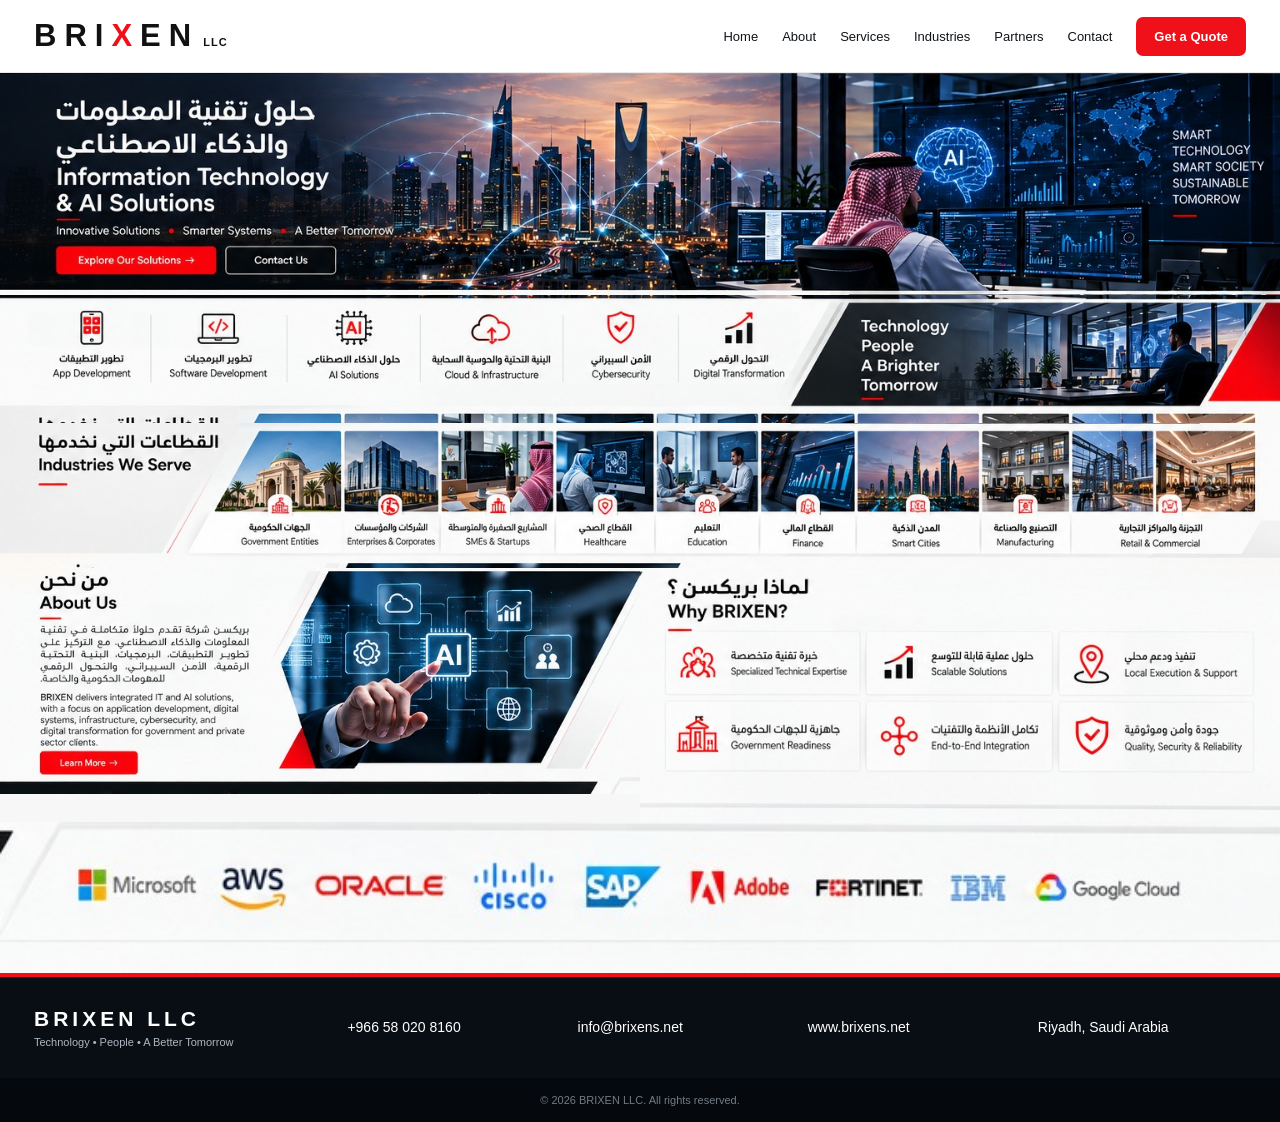
==== index.html @ 37f1fe07 "Add files via upload" ====
<!doctype html>
<html lang="en">
<head>
<meta charset="utf-8">
<meta name="viewport" content="width=device-width,initial-scale=1">
<title>BRIXEN | Information Technology & AI Solutions</title>
<meta name="description" content="BRIXEN provides integrated information technology, software, AI, cloud, cybersecurity and digital transformation solutions in Saudi Arabia.">
<link rel="canonical" href="https://www.brixens.net/">
<link rel="stylesheet" href="styles.css">
</head>
<body>
<header class="site-header">
  <div class="wrap nav">
    <a class="brand" href="#home"><span class="brand-text">BRI<span>X</span>EN<small> LLC</small></span></a>
    <button class="menu-btn" aria-label="Menu">☰</button>
    <nav class="nav-links">
      <a href="#home">Home</a>
      <a href="#about">About</a>
      <a href="#services">Services</a>
      <a href="#industries">Industries</a>
      <a href="#partners">Partners</a>
      <a href="#contact">Contact</a>
      <a class="quote" href="mailto:info@brixens.net">Get a Quote</a>
    </nav>
  </div>
</header>

<main id="home">
  <section class="visual hero-visual"><img src="hero.jpg" alt="BRIXEN Information Technology and AI solutions"></section>
  <section id="services" class="visual"><img src="services.jpg" alt="BRIXEN services"></section>
  <section id="industries" class="visual"><img src="industries.jpg" alt="Industries served by BRIXEN"></section>

  <section id="about" class="two-grid">
    <div class="visual"><img src="about.jpg" alt="About BRIXEN"></div>
    <div class="visual"><img src="why.jpg" alt="Why BRIXEN"></div>
  </section>

  <section id="partners" class="visual"><img src="partners.jpg" alt="BRIXEN partners"></section>

  <section class="contact-strip" id="contact">
    <div class="wrap contact-grid">
      <div><strong>BRIXEN LLC</strong><span>Technology • People • A Better Tomorrow</span></div>
      <a href="tel:+966580208160">+966 58 020 8160</a>
      <a href="mailto:info@brixens.net">info@brixens.net</a>
      <a href="https://www.brixens.net">www.brixens.net</a>
      <span>Riyadh, Saudi Arabia</span>
    </div>
  </section>
</main>

<footer><div class="wrap footer-line">© 2026 BRIXEN LLC. All rights reserved.</div></footer>
<script src="script.js"></script>
</body>
</html>
---- styles.css ----
:root{--red:#ef1019;--black:#070b10;--white:#fff;--max:1600px}
*{box-sizing:border-box}html{scroll-behavior:smooth}
body{margin:0;font-family:Arial,Helvetica,sans-serif;background:#fff;color:#101419}
img{display:block;width:100%;height:auto}a{text-decoration:none;color:inherit}
.wrap{max-width:var(--max);margin:0 auto;padding:0 34px}
.site-header{position:sticky;top:0;z-index:50;background:rgba(255,255,255,.96);border-bottom:1px solid #e9e9e9;backdrop-filter:blur(12px)}
.nav{min-height:72px;display:flex;align-items:center;justify-content:space-between;gap:26px}
.brand-text{font-weight:700;font-size:31px;letter-spacing:8px;color:#111}
.brand-text span{color:var(--red)}.brand-text small{font-size:11px;letter-spacing:1px}
.nav-links{display:flex;align-items:center;gap:24px;font-size:13px}
.nav-links a{padding:25px 0;position:relative}
.nav-links a:not(.quote):hover:after{content:"";position:absolute;left:0;right:0;bottom:16px;height:2px;background:var(--red)}
.nav-links .quote{background:var(--red);color:#fff;padding:12px 18px;border-radius:7px;font-weight:700}
.menu-btn{display:none;background:#fff;border:1px solid #ddd;border-radius:7px;padding:7px 11px;font-size:20px}
.visual{width:100%;background:#f7f7f7;overflow:hidden}.visual img{width:100%;object-fit:cover}
.two-grid{display:grid;grid-template-columns:1fr 1fr;background:#fff}.two-grid .visual{min-width:0}
.contact-strip{background:#090e14;color:#fff;padding:30px 0;border-top:4px solid var(--red)}
.contact-grid{display:grid;grid-template-columns:1.4fr repeat(4,1fr);gap:22px;align-items:center;font-size:14px}
.contact-grid div{display:flex;flex-direction:column;gap:5px}.contact-grid strong{font-size:21px;letter-spacing:4px}
.contact-grid div span{color:#aeb7c1;font-size:11px}.contact-grid a:hover{color:var(--red)}
footer{background:#05080c;color:#737b84;padding:16px 0}.footer-line{text-align:center;font-size:11px}
@media(max-width:980px){
  .menu-btn{display:block}.nav-links{display:none;position:absolute;top:72px;left:0;right:0;background:#fff;padding:14px 28px 20px;flex-direction:column;align-items:flex-start;gap:0;border-bottom:1px solid #ddd}
  .nav-links.open{display:flex}.nav-links a{width:100%;padding:12px 0}.nav-links .quote{margin-top:8px;width:auto;padding:10px 16px}
  .two-grid{grid-template-columns:1fr}.contact-grid{grid-template-columns:1fr 1fr}
}
@media(max-width:600px){
  .wrap{padding:0 18px}.nav{min-height:64px}.nav-links{top:64px}.brand-text{font-size:24px;letter-spacing:5px}
  .visual img{min-height:0;object-fit:contain}.contact-grid{grid-template-columns:1fr}.contact-strip{padding:24px 0}
}
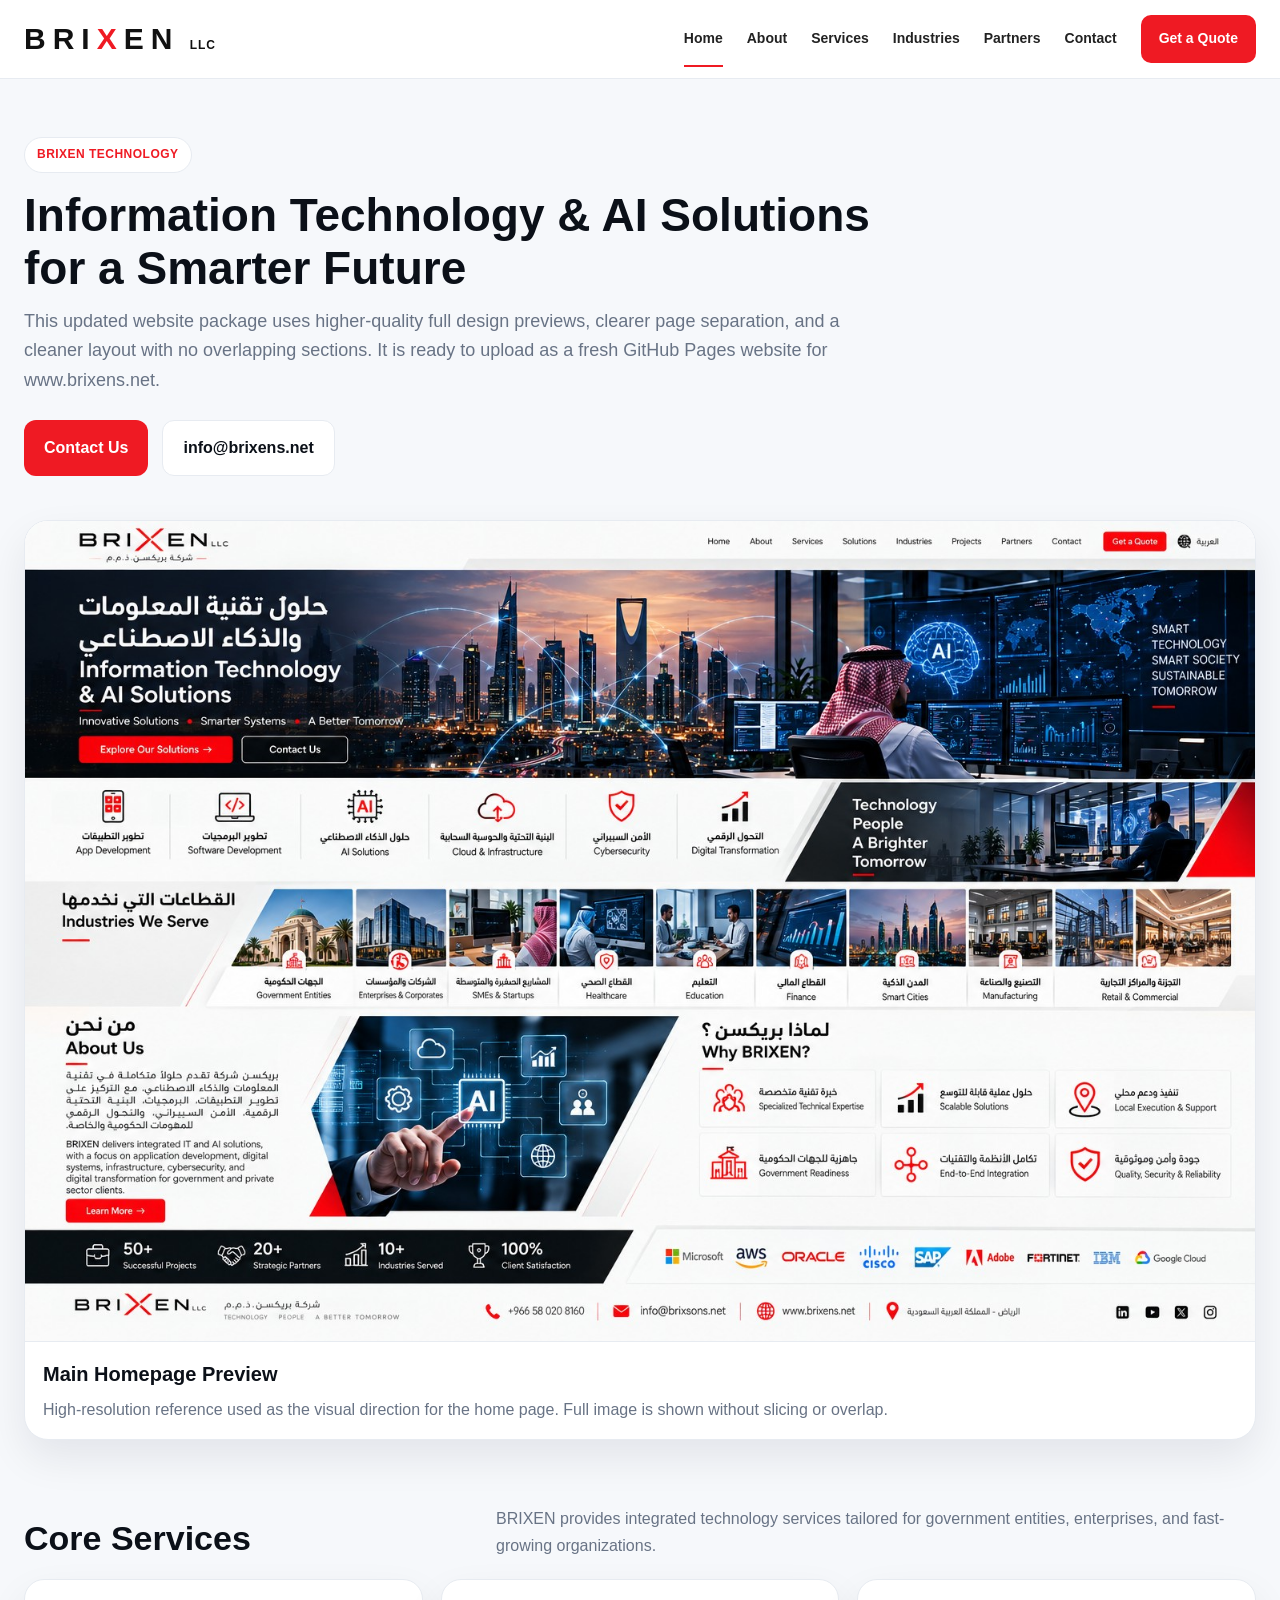
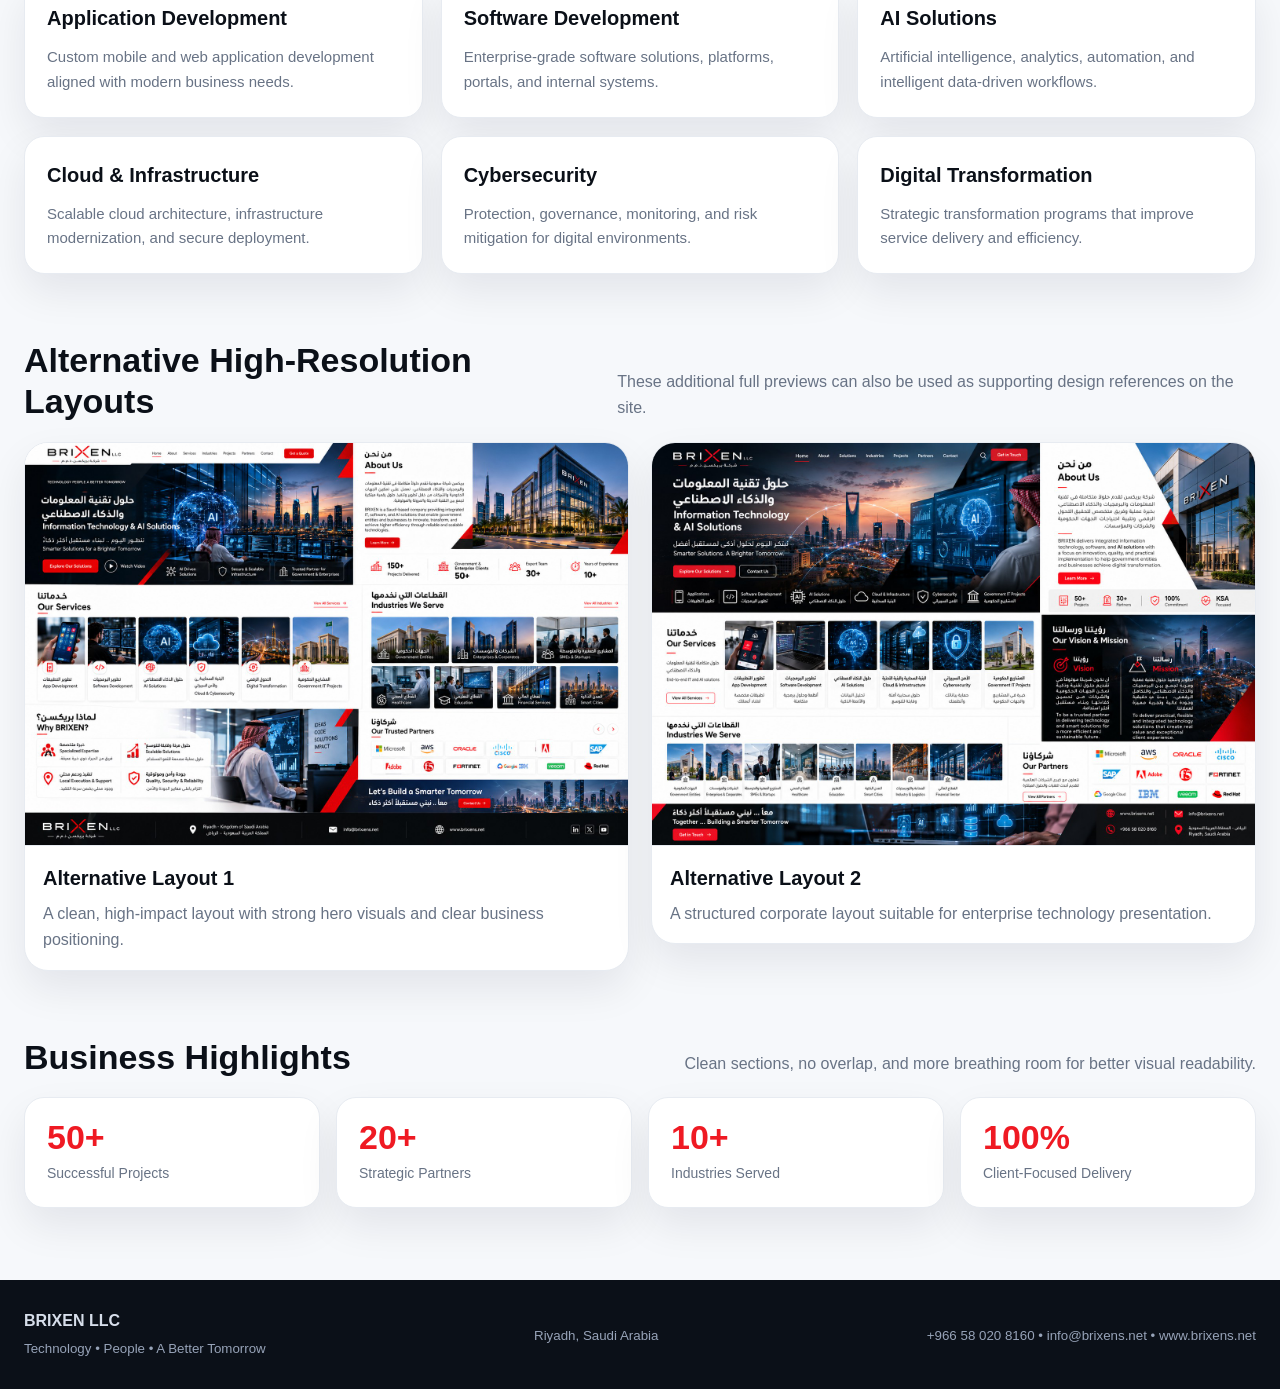
==== commit fe867104: "Add files via upload" ====
--- a/index.html
+++ b/index.html
@@ -1,54 +1,78 @@
 <!doctype html>
 <html lang="en">
 <head>
-<meta charset="utf-8">
-<meta name="viewport" content="width=device-width,initial-scale=1">
-<title>BRIXEN | Information Technology & AI Solutions</title>
-<meta name="description" content="BRIXEN provides integrated information technology, software, AI, cloud, cybersecurity and digital transformation solutions in Saudi Arabia.">
-<link rel="canonical" href="https://www.brixens.net/">
-<link rel="stylesheet" href="styles.css">
+  <meta charset="utf-8">
+  <meta name="viewport" content="width=device-width,initial-scale=1">
+  <title>BRIXEN | Home</title>
+  <meta name="description" content="BRIXEN information technology, AI, digital transformation and enterprise solutions in Saudi Arabia.">
+  <link rel="canonical" href="https://www.brixens.net/index.html">
+  <link rel="stylesheet" href="styles.css">
 </head>
 <body>
 <header class="site-header">
   <div class="wrap nav">
-    <a class="brand" href="#home"><span class="brand-text">BRI<span>X</span>EN<small> LLC</small></span></a>
+    <a class="brand" href="index.html"><span class="brand-text">BRI<span class="x">X</span>EN<small> LLC</small></span></a>
     <button class="menu-btn" aria-label="Menu">☰</button>
     <nav class="nav-links">
-      <a href="#home">Home</a>
-      <a href="#about">About</a>
-      <a href="#services">Services</a>
-      <a href="#industries">Industries</a>
-      <a href="#partners">Partners</a>
-      <a href="#contact">Contact</a>
-      <a class="quote" href="mailto:info@brixens.net">Get a Quote</a>
+      <a class="active" href="index.html">Home</a>
+      <a class="" href="about.html">About</a>
+      <a class="" href="services.html">Services</a>
+      <a class="" href="industries.html">Industries</a>
+      <a class="" href="partners.html">Partners</a>
+      <a class="" href="contact.html">Contact</a>
+      <a class="btn" href="mailto:info@brixens.net">Get a Quote</a>
     </nav>
   </div>
 </header>
-
-<main id="home">
-  <section class="visual hero-visual"><img src="hero.jpg" alt="BRIXEN Information Technology and AI solutions"></section>
-  <section id="services" class="visual"><img src="services.jpg" alt="BRIXEN services"></section>
-  <section id="industries" class="visual"><img src="industries.jpg" alt="Industries served by BRIXEN"></section>
-
-  <section id="about" class="two-grid">
-    <div class="visual"><img src="about.jpg" alt="About BRIXEN"></div>
-    <div class="visual"><img src="why.jpg" alt="Why BRIXEN"></div>
-  </section>
-
-  <section id="partners" class="visual"><img src="partners.jpg" alt="BRIXEN partners"></section>
-
-  <section class="contact-strip" id="contact">
-    <div class="wrap contact-grid">
-      <div><strong>BRIXEN LLC</strong><span>Technology • People • A Better Tomorrow</span></div>
-      <a href="tel:+966580208160">+966 58 020 8160</a>
-      <a href="mailto:info@brixens.net">info@brixens.net</a>
-      <a href="https://www.brixens.net">www.brixens.net</a>
-      <span>Riyadh, Saudi Arabia</span>
+<main>
+  <section class="page-hero">
+    <div class="wrap">
+      <span class="eyebrow">BRIXEN Technology</span>
+      <h1>Information Technology & AI Solutions for a Smarter Future</h1>
+      <p>This updated website package uses higher-quality full design previews, clearer page separation, and a cleaner layout with no overlapping sections. It is ready to upload as a fresh GitHub Pages website for www.brixens.net.</p>
+      <div class="cta-row">
+        <a class="btn-main" href="contact.html">Contact Us</a>
+        <a class="btn-alt" href="mailto:info@brixens.net">info@brixens.net</a>
+      </div>
     </div>
   </section>
+  
+<section class="section"><div class="wrap">
+  <div class="preview-grid single">
+    <article class="preview">
+      <img src="homepage-reference.jpg" alt="BRIXEN homepage design preview">
+      <div class="caption"><h3>Main Homepage Preview</h3><p>High-resolution reference used as the visual direction for the home page. Full image is shown without slicing or overlap.</p></div>
+    </article>
+  </div>
+</div></section>
+<section class="section"><div class="wrap">
+  <div class="section-title"><h2>Core Services</h2><p>BRIXEN provides integrated technology services tailored for government entities, enterprises, and fast-growing organizations.</p></div>
+  <div class="card-grid">
+    <div class="card"><h3>Application Development</h3><p>Custom mobile and web application development aligned with modern business needs.</p></div>
+    <div class="card"><h3>Software Development</h3><p>Enterprise-grade software solutions, platforms, portals, and internal systems.</p></div>
+    <div class="card"><h3>AI Solutions</h3><p>Artificial intelligence, analytics, automation, and intelligent data-driven workflows.</p></div>
+    <div class="card"><h3>Cloud & Infrastructure</h3><p>Scalable cloud architecture, infrastructure modernization, and secure deployment.</p></div>
+    <div class="card"><h3>Cybersecurity</h3><p>Protection, governance, monitoring, and risk mitigation for digital environments.</p></div>
+    <div class="card"><h3>Digital Transformation</h3><p>Strategic transformation programs that improve service delivery and efficiency.</p></div>
+  </div>
+</div></section>
+<section class="section"><div class="wrap">
+  <div class="section-title"><h2>Alternative High-Resolution Layouts</h2><p>These additional full previews can also be used as supporting design references on the site.</p></div>
+  <div class="preview-grid">
+    <article class="preview"><img src="alt-layout-1.jpg" alt="Alternative layout one"><div class="caption"><h3>Alternative Layout 1</h3><p>A clean, high-impact layout with strong hero visuals and clear business positioning.</p></div></article>
+    <article class="preview"><img src="alt-layout-2.jpg" alt="Alternative layout two"><div class="caption"><h3>Alternative Layout 2</h3><p>A structured corporate layout suitable for enterprise technology presentation.</p></div></article>
+  </div>
+</div></section>
+<section class="section"><div class="wrap"><div class="section-title"><h2>Business Highlights</h2><p>Clean sections, no overlap, and more breathing room for better visual readability.</p></div><div class="stats"><div class="stat"><div class="num">50+</div><span>Successful Projects</span></div><div class="stat"><div class="num">20+</div><span>Strategic Partners</span></div><div class="stat"><div class="num">10+</div><span>Industries Served</span></div><div class="stat"><div class="num">100%</div><span>Client-Focused Delivery</span></div></div></div></section>
+
 </main>
-
-<footer><div class="wrap footer-line">© 2026 BRIXEN LLC. All rights reserved.</div></footer>
+<footer class="footer">
+  <div class="wrap footer-grid">
+    <div><strong>BRIXEN LLC</strong><br><small>Technology • People • A Better Tomorrow</small></div>
+    <div><small>Riyadh, Saudi Arabia</small></div>
+    <div><small>+966 58 020 8160 • info@brixens.net • www.brixens.net</small></div>
+  </div>
+</footer>
 <script src="script.js"></script>
 </body>
 </html>
--- a/styles.css
+++ b/styles.css
@@ -1,31 +1,90 @@
-
-:root{--red:#ef1019;--black:#070b10;--white:#fff;--max:1600px}
-*{box-sizing:border-box}html{scroll-behavior:smooth}
-body{margin:0;font-family:Arial,Helvetica,sans-serif;background:#fff;color:#101419}
-img{display:block;width:100%;height:auto}a{text-decoration:none;color:inherit}
-.wrap{max-width:var(--max);margin:0 auto;padding:0 34px}
-.site-header{position:sticky;top:0;z-index:50;background:rgba(255,255,255,.96);border-bottom:1px solid #e9e9e9;backdrop-filter:blur(12px)}
-.nav{min-height:72px;display:flex;align-items:center;justify-content:space-between;gap:26px}
-.brand-text{font-weight:700;font-size:31px;letter-spacing:8px;color:#111}
-.brand-text span{color:var(--red)}.brand-text small{font-size:11px;letter-spacing:1px}
-.nav-links{display:flex;align-items:center;gap:24px;font-size:13px}
-.nav-links a{padding:25px 0;position:relative}
-.nav-links a:not(.quote):hover:after{content:"";position:absolute;left:0;right:0;bottom:16px;height:2px;background:var(--red)}
-.nav-links .quote{background:var(--red);color:#fff;padding:12px 18px;border-radius:7px;font-weight:700}
-.menu-btn{display:none;background:#fff;border:1px solid #ddd;border-radius:7px;padding:7px 11px;font-size:20px}
-.visual{width:100%;background:#f7f7f7;overflow:hidden}.visual img{width:100%;object-fit:cover}
-.two-grid{display:grid;grid-template-columns:1fr 1fr;background:#fff}.two-grid .visual{min-width:0}
-.contact-strip{background:#090e14;color:#fff;padding:30px 0;border-top:4px solid var(--red)}
-.contact-grid{display:grid;grid-template-columns:1.4fr repeat(4,1fr);gap:22px;align-items:center;font-size:14px}
-.contact-grid div{display:flex;flex-direction:column;gap:5px}.contact-grid strong{font-size:21px;letter-spacing:4px}
-.contact-grid div span{color:#aeb7c1;font-size:11px}.contact-grid a:hover{color:var(--red)}
-footer{background:#05080c;color:#737b84;padding:16px 0}.footer-line{text-align:center;font-size:11px}
-@media(max-width:980px){
-  .menu-btn{display:block}.nav-links{display:none;position:absolute;top:72px;left:0;right:0;background:#fff;padding:14px 28px 20px;flex-direction:column;align-items:flex-start;gap:0;border-bottom:1px solid #ddd}
-  .nav-links.open{display:flex}.nav-links a{width:100%;padding:12px 0}.nav-links .quote{margin-top:8px;width:auto;padding:10px 16px}
-  .two-grid{grid-template-columns:1fr}.contact-grid{grid-template-columns:1fr 1fr}
+:root{
+  --red:#ef1a23;
+  --black:#0b1018;
+  --dark:#121826;
+  --muted:#687385;
+  --line:#e7ebf1;
+  --bg:#f6f8fb;
+  --white:#ffffff;
+  --max:1280px;
+  --shadow:0 18px 40px rgba(8,18,32,.08);
 }
-@media(max-width:600px){
-  .wrap{padding:0 18px}.nav{min-height:64px}.nav-links{top:64px}.brand-text{font-size:24px;letter-spacing:5px}
-  .visual img{min-height:0;object-fit:contain}.contact-grid{grid-template-columns:1fr}.contact-strip{padding:24px 0}
+*{box-sizing:border-box}
+html{scroll-behavior:smooth}
+body{margin:0;font-family:Arial,Helvetica,sans-serif;background:var(--bg);color:var(--black);line-height:1.65}
+a{text-decoration:none;color:inherit}
+img{display:block;max-width:100%;height:auto}
+.wrap{max-width:var(--max);margin:0 auto;padding:0 24px}
+.site-header{position:sticky;top:0;z-index:100;background:rgba(255,255,255,.97);backdrop-filter:blur(12px);border-bottom:1px solid var(--line)}
+.nav{min-height:78px;display:flex;align-items:center;justify-content:space-between;gap:18px}
+.brand{display:flex;align-items:center}
+.brand-text{font-size:30px;font-weight:800;letter-spacing:7px;color:#111;white-space:nowrap}
+.brand-text .x{color:var(--red)}
+.brand-text small{font-size:12px;letter-spacing:1px;margin-left:6px}
+.nav-links{display:flex;align-items:center;gap:24px}
+.nav-links a{font-size:14px;font-weight:600;color:#222;padding:8px 0;position:relative}
+.nav-links a.active::after,.nav-links a:hover::after{content:"";position:absolute;left:0;right:0;bottom:-8px;height:2px;background:var(--red)}
+.nav-links .btn{padding:12px 18px;border-radius:10px;background:var(--red);color:#fff}
+.nav-links .btn::after{display:none}
+.menu-btn{display:none;border:1px solid var(--line);background:#fff;border-radius:10px;padding:8px 12px;font-size:22px}
+.page-hero{padding:58px 0 26px}
+.eyebrow{display:inline-block;padding:7px 12px;border-radius:999px;background:#fff;border:1px solid var(--line);font-size:12px;font-weight:700;color:var(--red);letter-spacing:.04em;text-transform:uppercase}
+.page-hero h1{font-size:46px;line-height:1.15;margin:16px 0 12px;max-width:900px}
+.page-hero p{font-size:18px;color:var(--muted);max-width:820px;margin:0}
+.cta-row{display:flex;gap:14px;flex-wrap:wrap;margin-top:24px}
+.btn-main,.btn-alt{display:inline-flex;align-items:center;justify-content:center;padding:14px 20px;border-radius:12px;font-weight:700}
+.btn-main{background:var(--red);color:#fff}
+.btn-alt{background:#fff;border:1px solid var(--line);color:var(--black)}
+.section{padding:18px 0 48px}
+.section-title{display:flex;align-items:end;justify-content:space-between;gap:16px;margin-bottom:20px}
+.section-title h2{margin:0;font-size:34px;line-height:1.2}
+.section-title p{margin:0;color:var(--muted);max-width:760px}
+.card-grid{display:grid;grid-template-columns:repeat(3,1fr);gap:18px}
+.card,.stat,.contact-card{background:#fff;border:1px solid var(--line);border-radius:20px;box-shadow:var(--shadow)}
+.card{padding:22px}
+.card h3{margin:0 0 10px;font-size:20px}
+.card p{margin:0;color:var(--muted);font-size:15px}
+.preview-grid{display:grid;grid-template-columns:1fr 1fr;gap:22px;align-items:start}
+.preview-grid.single{grid-template-columns:1fr}
+.preview{background:#fff;border:1px solid var(--line);border-radius:24px;overflow:hidden;box-shadow:var(--shadow)}
+.preview img{width:100%;height:auto;object-fit:contain;background:#fff}
+.preview .caption{padding:16px 18px;border-top:1px solid var(--line)}
+.preview .caption h3{margin:0 0 6px;font-size:20px}
+.preview .caption p{margin:0;color:var(--muted)}
+.stats{display:grid;grid-template-columns:repeat(4,1fr);gap:16px}
+.stat{padding:22px}
+.stat .num{font-size:34px;font-weight:800;color:var(--red);line-height:1;margin-bottom:8px}
+.stat span{display:block;color:var(--muted);font-size:14px}
+.split{display:grid;grid-template-columns:1.1fr .9fr;gap:24px;align-items:start}
+.list-grid{display:grid;grid-template-columns:repeat(2,1fr);gap:16px}
+.list-item{background:#fff;border:1px solid var(--line);border-radius:18px;padding:18px 20px;box-shadow:var(--shadow)}
+.list-item strong{display:block;margin-bottom:6px;font-size:18px}
+.list-item span{color:var(--muted);font-size:14px}
+.contact-grid{display:grid;grid-template-columns:repeat(4,1fr);gap:16px}
+.contact-card{padding:20px}
+.contact-card h3{margin:0 0 6px;font-size:18px}
+.contact-card p,.contact-card a{margin:0;color:var(--muted)}
+.footer{background:#0b1018;color:#d7deea;padding:28px 0;margin-top:24px}
+.footer .footer-grid{display:flex;justify-content:space-between;gap:20px;flex-wrap:wrap;align-items:center}
+.footer small{color:#97a3b8}
+.note{font-size:14px;color:var(--muted);margin-top:10px}
+@media (max-width:1080px){
+  .card-grid,.stats,.contact-grid{grid-template-columns:repeat(2,1fr)}
+  .split,.preview-grid{grid-template-columns:1fr}
 }
+@media (max-width:820px){
+  .menu-btn{display:block}
+  .nav-links{display:none;position:absolute;left:0;right:0;top:78px;background:#fff;border-bottom:1px solid var(--line);padding:14px 24px 18px;flex-direction:column;align-items:flex-start;gap:8px}
+  .nav-links.open{display:flex}
+  .nav-links a{padding:8px 0}
+  .nav-links a.active::after,.nav-links a:hover::after{display:none}
+  .brand-text{font-size:24px;letter-spacing:5px}
+  .page-hero h1{font-size:36px}
+}
+@media (max-width:640px){
+  .wrap{padding:0 16px}
+  .card-grid,.stats,.contact-grid,.list-grid{grid-template-columns:1fr}
+  .page-hero h1{font-size:30px}
+  .page-hero p{font-size:16px}
+  .section-title h2{font-size:28px}
+}
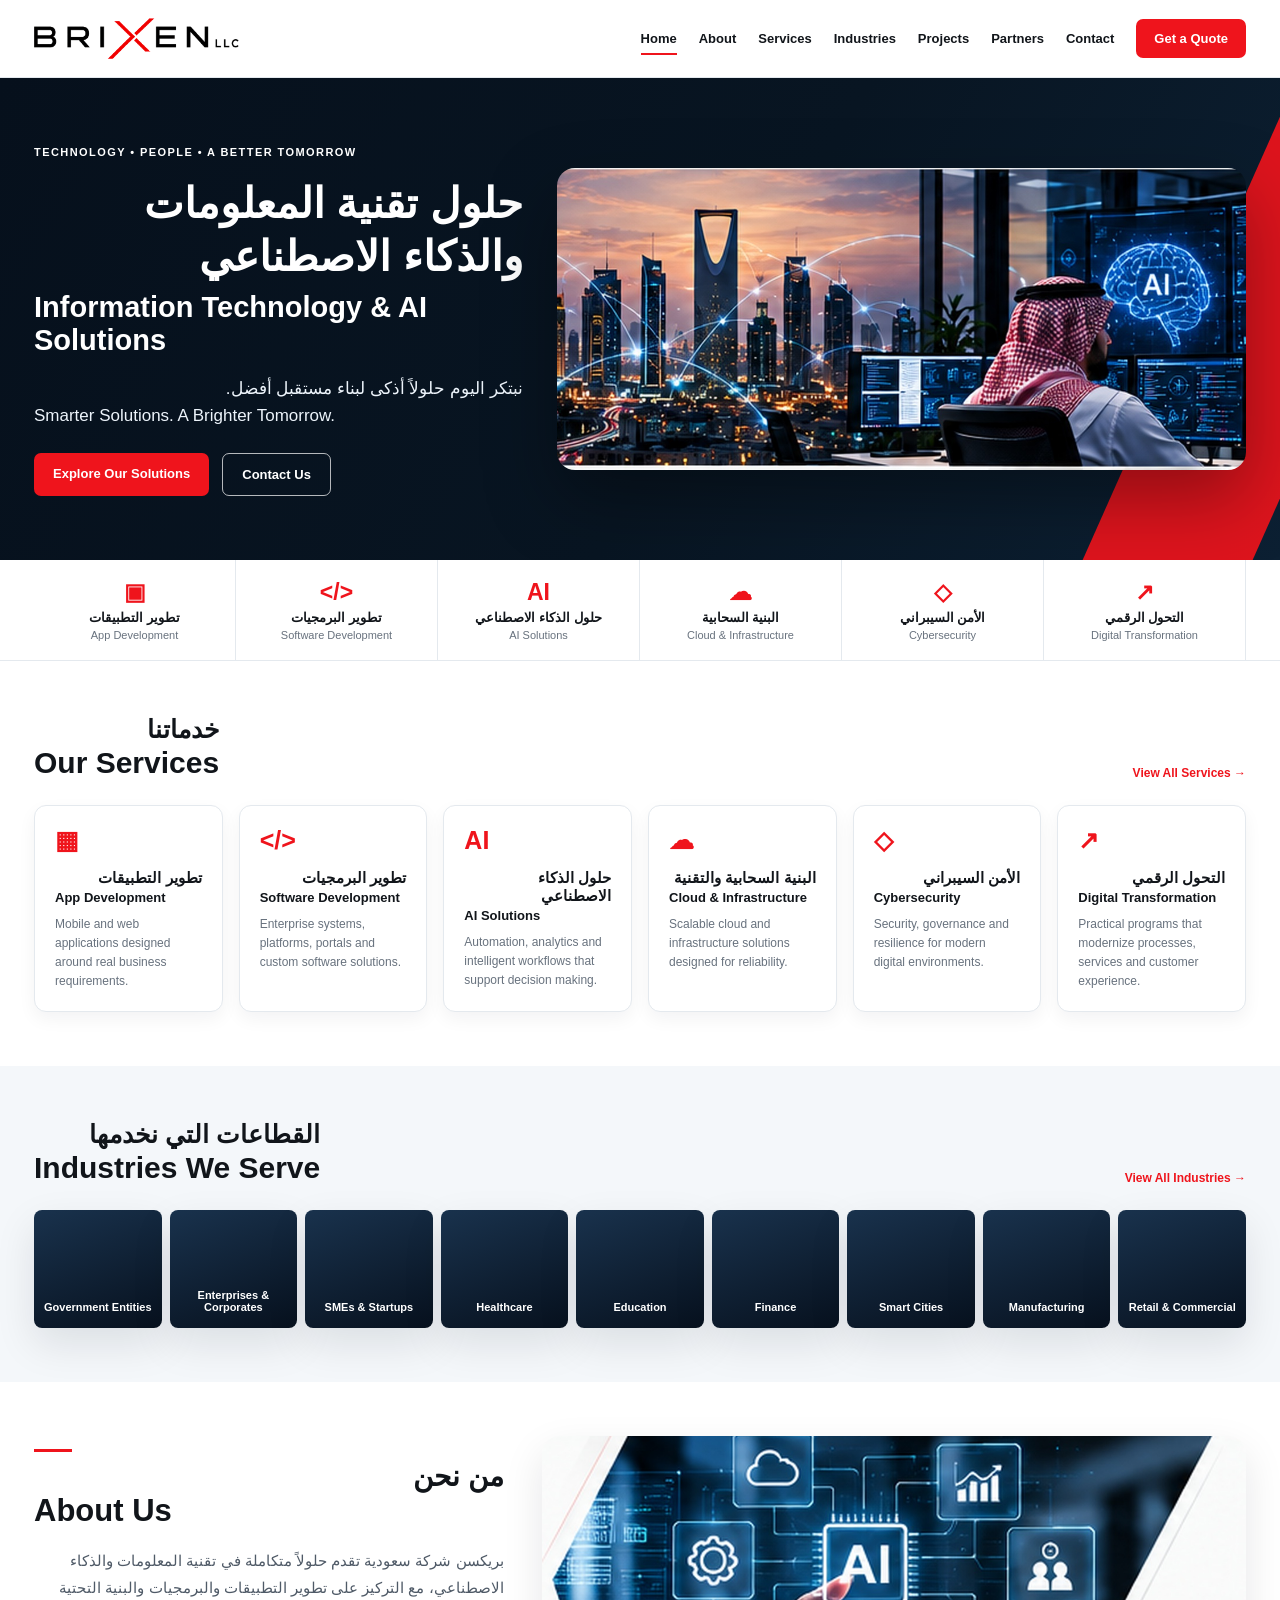
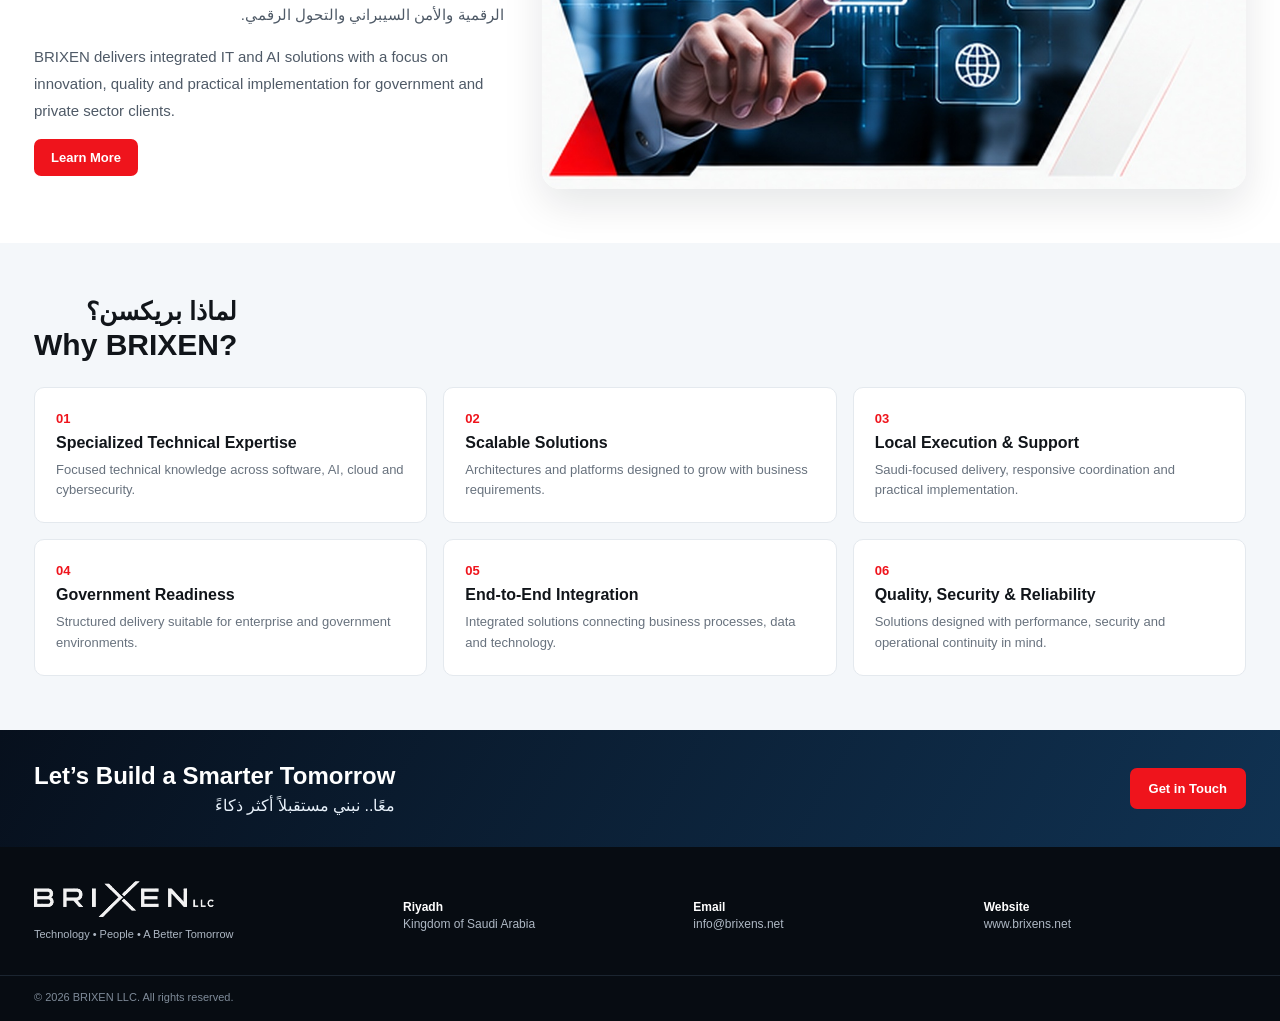
==== commit 2a925bab: "Add files via upload" ====
--- a/index.html
+++ b/index.html
@@ -1,78 +1,137 @@
 <!doctype html>
 <html lang="en">
 <head>
-  <meta charset="utf-8">
-  <meta name="viewport" content="width=device-width,initial-scale=1">
-  <title>BRIXEN | Home</title>
-  <meta name="description" content="BRIXEN information technology, AI, digital transformation and enterprise solutions in Saudi Arabia.">
-  <link rel="canonical" href="https://www.brixens.net/index.html">
-  <link rel="stylesheet" href="styles.css">
+<meta charset="utf-8">
+<meta name="viewport" content="width=device-width,initial-scale=1">
+<title>BRIXEN | Information Technology & AI Solutions</title>
+<meta name="description" content="BRIXEN provides technology, software, AI, cloud, cybersecurity and digital transformation solutions in Saudi Arabia.">
+<link rel="canonical" href="https://www.brixens.net/">
+<link rel="stylesheet" href="styles.css">
 </head>
 <body>
-<header class="site-header">
-  <div class="wrap nav">
-    <a class="brand" href="index.html"><span class="brand-text">BRI<span class="x">X</span>EN<small> LLC</small></span></a>
-    <button class="menu-btn" aria-label="Menu">☰</button>
+<header class="header">
+  <div class="container nav">
+    <a class="logo-wrap" href="index.html"><img src="brixen-logo.png" alt="BRIXEN LLC"></a>
+    <button class="menu-btn" aria-label="Open menu">☰</button>
     <nav class="nav-links">
       <a class="active" href="index.html">Home</a>
-      <a class="" href="about.html">About</a>
-      <a class="" href="services.html">Services</a>
-      <a class="" href="industries.html">Industries</a>
-      <a class="" href="partners.html">Partners</a>
-      <a class="" href="contact.html">Contact</a>
-      <a class="btn" href="mailto:info@brixens.net">Get a Quote</a>
+<a href="about.html">About</a>
+<a href="services.html">Services</a>
+<a href="industries.html">Industries</a>
+<a href="projects.html">Projects</a>
+<a href="partners.html">Partners</a>
+<a href="contact.html">Contact</a>
+      <a class="quote-btn" href="mailto:info@brixens.net">Get a Quote</a>
     </nav>
   </div>
 </header>
+
 <main>
-  <section class="page-hero">
-    <div class="wrap">
-      <span class="eyebrow">BRIXEN Technology</span>
-      <h1>Information Technology & AI Solutions for a Smarter Future</h1>
-      <p>This updated website package uses higher-quality full design previews, clearer page separation, and a cleaner layout with no overlapping sections. It is ready to upload as a fresh GitHub Pages website for www.brixens.net.</p>
-      <div class="cta-row">
-        <a class="btn-main" href="contact.html">Contact Us</a>
-        <a class="btn-alt" href="mailto:info@brixens.net">info@brixens.net</a>
+<section class="hero">
+  <div class="hero-overlay"></div>
+  <div class="container hero-grid">
+    <div class="hero-copy">
+      <span class="kicker">TECHNOLOGY • PEOPLE • A BETTER TOMORROW</span>
+      <h1 dir="rtl">حلول تقنية المعلومات<br>والذكاء الاصطناعي</h1>
+      <h2>Information Technology & AI Solutions</h2>
+      <p dir="rtl">نبتكر اليوم حلولاً أذكى لبناء مستقبل أفضل.</p>
+      <p>Smarter Solutions. A Brighter Tomorrow.</p>
+      <div class="actions">
+        <a class="primary-btn" href="services.html">Explore Our Solutions</a>
+        <a class="outline-btn" href="contact.html">Contact Us</a>
       </div>
     </div>
-  </section>
-  
-<section class="section"><div class="wrap">
-  <div class="preview-grid single">
-    <article class="preview">
-      <img src="homepage-reference.jpg" alt="BRIXEN homepage design preview">
-      <div class="caption"><h3>Main Homepage Preview</h3><p>High-resolution reference used as the visual direction for the home page. Full image is shown without slicing or overlap.</p></div>
-    </article>
+    <div class="hero-image">
+      <img src="hero-tech.jpg" alt="AI and technology solutions in Riyadh">
+    </div>
   </div>
-</div></section>
-<section class="section"><div class="wrap">
-  <div class="section-title"><h2>Core Services</h2><p>BRIXEN provides integrated technology services tailored for government entities, enterprises, and fast-growing organizations.</p></div>
-  <div class="card-grid">
-    <div class="card"><h3>Application Development</h3><p>Custom mobile and web application development aligned with modern business needs.</p></div>
-    <div class="card"><h3>Software Development</h3><p>Enterprise-grade software solutions, platforms, portals, and internal systems.</p></div>
-    <div class="card"><h3>AI Solutions</h3><p>Artificial intelligence, analytics, automation, and intelligent data-driven workflows.</p></div>
-    <div class="card"><h3>Cloud & Infrastructure</h3><p>Scalable cloud architecture, infrastructure modernization, and secure deployment.</p></div>
-    <div class="card"><h3>Cybersecurity</h3><p>Protection, governance, monitoring, and risk mitigation for digital environments.</p></div>
-    <div class="card"><h3>Digital Transformation</h3><p>Strategic transformation programs that improve service delivery and efficiency.</p></div>
+</section>
+
+<section class="service-strip">
+  <div class="container service-strip-grid">
+    <a href="services.html#apps"><b>▣</b><span dir="rtl">تطوير التطبيقات</span><small>App Development</small></a>
+    <a href="services.html#software"><b>&lt;/&gt;</b><span dir="rtl">تطوير البرمجيات</span><small>Software Development</small></a>
+    <a href="services.html#ai"><b>AI</b><span dir="rtl">حلول الذكاء الاصطناعي</span><small>AI Solutions</small></a>
+    <a href="services.html#cloud"><b>☁</b><span dir="rtl">البنية السحابية</span><small>Cloud & Infrastructure</small></a>
+    <a href="services.html#security"><b>◇</b><span dir="rtl">الأمن السيبراني</span><small>Cybersecurity</small></a>
+    <a href="services.html#digital"><b>↗</b><span dir="rtl">التحول الرقمي</span><small>Digital Transformation</small></a>
   </div>
-</div></section>
-<section class="section"><div class="wrap">
-  <div class="section-title"><h2>Alternative High-Resolution Layouts</h2><p>These additional full previews can also be used as supporting design references on the site.</p></div>
-  <div class="preview-grid">
-    <article class="preview"><img src="alt-layout-1.jpg" alt="Alternative layout one"><div class="caption"><h3>Alternative Layout 1</h3><p>A clean, high-impact layout with strong hero visuals and clear business positioning.</p></div></article>
-    <article class="preview"><img src="alt-layout-2.jpg" alt="Alternative layout two"><div class="caption"><h3>Alternative Layout 2</h3><p>A structured corporate layout suitable for enterprise technology presentation.</p></div></article>
+</section>
+
+<section class="section white">
+  <div class="container">
+    <div class="heading">
+      <div><h3 dir="rtl">خدماتنا</h3><h2>Our Services</h2></div>
+      <a href="services.html">View All Services →</a>
+    </div>
+    <div class="cards six">
+      <article class="card"><div class="icon">▦</div><h4 dir="rtl">تطوير التطبيقات</h4><h5>App Development</h5><p>Mobile and web applications designed around real business requirements.</p></article>
+      <article class="card"><div class="icon">&lt;/&gt;</div><h4 dir="rtl">تطوير البرمجيات</h4><h5>Software Development</h5><p>Enterprise systems, platforms, portals and custom software solutions.</p></article>
+      <article class="card"><div class="icon">AI</div><h4 dir="rtl">حلول الذكاء الاصطناعي</h4><h5>AI Solutions</h5><p>Automation, analytics and intelligent workflows that support decision making.</p></article>
+      <article class="card"><div class="icon">☁</div><h4 dir="rtl">البنية السحابية والتقنية</h4><h5>Cloud & Infrastructure</h5><p>Scalable cloud and infrastructure solutions designed for reliability.</p></article>
+      <article class="card"><div class="icon">◇</div><h4 dir="rtl">الأمن السيبراني</h4><h5>Cybersecurity</h5><p>Security, governance and resilience for modern digital environments.</p></article>
+      <article class="card"><div class="icon">↗</div><h4 dir="rtl">التحول الرقمي</h4><h5>Digital Transformation</h5><p>Practical programs that modernize processes, services and customer experience.</p></article>
+    </div>
   </div>
-</div></section>
-<section class="section"><div class="wrap"><div class="section-title"><h2>Business Highlights</h2><p>Clean sections, no overlap, and more breathing room for better visual readability.</p></div><div class="stats"><div class="stat"><div class="num">50+</div><span>Successful Projects</span></div><div class="stat"><div class="num">20+</div><span>Strategic Partners</span></div><div class="stat"><div class="num">10+</div><span>Industries Served</span></div><div class="stat"><div class="num">100%</div><span>Client-Focused Delivery</span></div></div></div></section>
+</section>
 
+<section class="section light">
+  <div class="container">
+    <div class="heading"><div><h3 dir="rtl">القطاعات التي نخدمها</h3><h2>Industries We Serve</h2></div><a href="industries.html">View All Industries →</a></div>
+    <div class="industry-grid">
+      <div>Government Entities</div><div>Enterprises & Corporates</div><div>SMEs & Startups</div><div>Healthcare</div>
+      <div>Education</div><div>Finance</div><div>Smart Cities</div><div>Manufacturing</div><div>Retail & Commercial</div>
+    </div>
+  </div>
+</section>
+
+<section class="section white">
+  <div class="container about-grid">
+    <div class="about-copy">
+      <span class="red-line"></span>
+      <h3 dir="rtl">من نحن</h3><h2>About Us</h2>
+      <p dir="rtl">بريكسن شركة سعودية تقدم حلولاً متكاملة في تقنية المعلومات والذكاء الاصطناعي، مع التركيز على تطوير التطبيقات والبرمجيات والبنية التحتية الرقمية والأمن السيبراني والتحول الرقمي.</p>
+      <p>BRIXEN delivers integrated IT and AI solutions with a focus on innovation, quality and practical implementation for government and private sector clients.</p>
+      <a class="primary-btn small" href="about.html">Learn More</a>
+    </div>
+    <div class="about-photo"><img src="about-ai.jpg" alt="AI technology interface"></div>
+  </div>
+</section>
+
+<section class="section light">
+  <div class="container">
+    <div class="heading"><div><h3 dir="rtl">لماذا بريكسن؟</h3><h2>Why BRIXEN?</h2></div></div>
+    <div class="cards three">
+      <article class="feature"><span>01</span><h4>Specialized Technical Expertise</h4><p>Focused technical knowledge across software, AI, cloud and cybersecurity.</p></article>
+      <article class="feature"><span>02</span><h4>Scalable Solutions</h4><p>Architectures and platforms designed to grow with business requirements.</p></article>
+      <article class="feature"><span>03</span><h4>Local Execution & Support</h4><p>Saudi-focused delivery, responsive coordination and practical implementation.</p></article>
+      <article class="feature"><span>04</span><h4>Government Readiness</h4><p>Structured delivery suitable for enterprise and government environments.</p></article>
+      <article class="feature"><span>05</span><h4>End-to-End Integration</h4><p>Integrated solutions connecting business processes, data and technology.</p></article>
+      <article class="feature"><span>06</span><h4>Quality, Security & Reliability</h4><p>Solutions designed with performance, security and operational continuity in mind.</p></article>
+    </div>
+  </div>
+</section>
+
+<section class="cta">
+  <div class="container cta-grid">
+    <div><h2>Let’s Build a Smarter Tomorrow</h2><p dir="rtl">معًا.. نبني مستقبلاً أكثر ذكاءً</p></div>
+    <a class="primary-btn" href="contact.html">Get in Touch</a>
+  </div>
+</section>
 </main>
+
 <footer class="footer">
-  <div class="wrap footer-grid">
-    <div><strong>BRIXEN LLC</strong><br><small>Technology • People • A Better Tomorrow</small></div>
-    <div><small>Riyadh, Saudi Arabia</small></div>
-    <div><small>+966 58 020 8160 • info@brixens.net • www.brixens.net</small></div>
+  <div class="container footer-grid">
+    <div class="footer-brand">
+      <img src="brixen-logo.png" alt="BRIXEN LLC">
+      <p>Technology • People • A Better Tomorrow</p>
+    </div>
+    <div><strong>Riyadh</strong><span>Kingdom of Saudi Arabia</span></div>
+    <div><strong>Email</strong><a href="mailto:info@brixens.net">info@brixens.net</a></div>
+    <div><strong>Website</strong><a href="https://www.brixens.net">www.brixens.net</a></div>
   </div>
+  <div class="container copyright">© 2026 BRIXEN LLC. All rights reserved.</div>
 </footer>
 <script src="script.js"></script>
 </body>
-</html>
+</html>
--- a/styles.css
+++ b/styles.css
@@ -1,90 +1,81 @@
+
 :root{
-  --red:#ef1a23;
-  --black:#0b1018;
-  --dark:#121826;
-  --muted:#687385;
-  --line:#e7ebf1;
-  --bg:#f6f8fb;
-  --white:#ffffff;
-  --max:1280px;
-  --shadow:0 18px 40px rgba(8,18,32,.08);
+ --red:#ef141c;--navy:#07101c;--blue:#0b2847;--white:#fff;--text:#11151a;
+ --muted:#68727e;--light:#f4f7fa;--line:#e4e9ee;--shadow:0 16px 40px rgba(3,16,30,.10);
+ --max:1380px
 }
 *{box-sizing:border-box}
 html{scroll-behavior:smooth}
-body{margin:0;font-family:Arial,Helvetica,sans-serif;background:var(--bg);color:var(--black);line-height:1.65}
-a{text-decoration:none;color:inherit}
-img{display:block;max-width:100%;height:auto}
-.wrap{max-width:var(--max);margin:0 auto;padding:0 24px}
-.site-header{position:sticky;top:0;z-index:100;background:rgba(255,255,255,.97);backdrop-filter:blur(12px);border-bottom:1px solid var(--line)}
-.nav{min-height:78px;display:flex;align-items:center;justify-content:space-between;gap:18px}
-.brand{display:flex;align-items:center}
-.brand-text{font-size:30px;font-weight:800;letter-spacing:7px;color:#111;white-space:nowrap}
-.brand-text .x{color:var(--red)}
-.brand-text small{font-size:12px;letter-spacing:1px;margin-left:6px}
-.nav-links{display:flex;align-items:center;gap:24px}
-.nav-links a{font-size:14px;font-weight:600;color:#222;padding:8px 0;position:relative}
-.nav-links a.active::after,.nav-links a:hover::after{content:"";position:absolute;left:0;right:0;bottom:-8px;height:2px;background:var(--red)}
-.nav-links .btn{padding:12px 18px;border-radius:10px;background:var(--red);color:#fff}
-.nav-links .btn::after{display:none}
-.menu-btn{display:none;border:1px solid var(--line);background:#fff;border-radius:10px;padding:8px 12px;font-size:22px}
-.page-hero{padding:58px 0 26px}
-.eyebrow{display:inline-block;padding:7px 12px;border-radius:999px;background:#fff;border:1px solid var(--line);font-size:12px;font-weight:700;color:var(--red);letter-spacing:.04em;text-transform:uppercase}
-.page-hero h1{font-size:46px;line-height:1.15;margin:16px 0 12px;max-width:900px}
-.page-hero p{font-size:18px;color:var(--muted);max-width:820px;margin:0}
-.cta-row{display:flex;gap:14px;flex-wrap:wrap;margin-top:24px}
-.btn-main,.btn-alt{display:inline-flex;align-items:center;justify-content:center;padding:14px 20px;border-radius:12px;font-weight:700}
-.btn-main{background:var(--red);color:#fff}
-.btn-alt{background:#fff;border:1px solid var(--line);color:var(--black)}
-.section{padding:18px 0 48px}
-.section-title{display:flex;align-items:end;justify-content:space-between;gap:16px;margin-bottom:20px}
-.section-title h2{margin:0;font-size:34px;line-height:1.2}
-.section-title p{margin:0;color:var(--muted);max-width:760px}
-.card-grid{display:grid;grid-template-columns:repeat(3,1fr);gap:18px}
-.card,.stat,.contact-card{background:#fff;border:1px solid var(--line);border-radius:20px;box-shadow:var(--shadow)}
-.card{padding:22px}
-.card h3{margin:0 0 10px;font-size:20px}
-.card p{margin:0;color:var(--muted);font-size:15px}
-.preview-grid{display:grid;grid-template-columns:1fr 1fr;gap:22px;align-items:start}
-.preview-grid.single{grid-template-columns:1fr}
-.preview{background:#fff;border:1px solid var(--line);border-radius:24px;overflow:hidden;box-shadow:var(--shadow)}
-.preview img{width:100%;height:auto;object-fit:contain;background:#fff}
-.preview .caption{padding:16px 18px;border-top:1px solid var(--line)}
-.preview .caption h3{margin:0 0 6px;font-size:20px}
-.preview .caption p{margin:0;color:var(--muted)}
-.stats{display:grid;grid-template-columns:repeat(4,1fr);gap:16px}
-.stat{padding:22px}
-.stat .num{font-size:34px;font-weight:800;color:var(--red);line-height:1;margin-bottom:8px}
-.stat span{display:block;color:var(--muted);font-size:14px}
-.split{display:grid;grid-template-columns:1.1fr .9fr;gap:24px;align-items:start}
-.list-grid{display:grid;grid-template-columns:repeat(2,1fr);gap:16px}
-.list-item{background:#fff;border:1px solid var(--line);border-radius:18px;padding:18px 20px;box-shadow:var(--shadow)}
-.list-item strong{display:block;margin-bottom:6px;font-size:18px}
-.list-item span{color:var(--muted);font-size:14px}
-.contact-grid{display:grid;grid-template-columns:repeat(4,1fr);gap:16px}
-.contact-card{padding:20px}
-.contact-card h3{margin:0 0 6px;font-size:18px}
-.contact-card p,.contact-card a{margin:0;color:var(--muted)}
-.footer{background:#0b1018;color:#d7deea;padding:28px 0;margin-top:24px}
-.footer .footer-grid{display:flex;justify-content:space-between;gap:20px;flex-wrap:wrap;align-items:center}
-.footer small{color:#97a3b8}
-.note{font-size:14px;color:var(--muted);margin-top:10px}
-@media (max-width:1080px){
-  .card-grid,.stats,.contact-grid{grid-template-columns:repeat(2,1fr)}
-  .split,.preview-grid{grid-template-columns:1fr}
+body{margin:0;font-family:Arial,Tahoma,sans-serif;color:var(--text);background:#fff}
+a{text-decoration:none;color:inherit} img{display:block;max-width:100%}
+.container{max-width:var(--max);margin:auto;padding:0 34px}
+.header{height:78px;background:#fff;border-bottom:1px solid var(--line);position:sticky;top:0;z-index:100}
+.nav{height:100%;display:flex;align-items:center;justify-content:space-between;gap:28px}
+.logo-wrap img{width:205px;height:52px;object-fit:contain}
+.nav-links{display:flex;align-items:center;gap:22px;font-size:13px;font-weight:600}
+.nav-links a{padding:10px 0;position:relative}
+.nav-links a.active:after,.nav-links a:not(.quote-btn):hover:after{content:"";position:absolute;height:2px;background:var(--red);left:0;right:0;bottom:1px}
+.quote-btn{background:var(--red);color:#fff;padding:12px 18px!important;border-radius:7px}
+.menu-btn{display:none;background:#fff;border:1px solid var(--line);border-radius:8px;font-size:22px;padding:5px 10px}
+
+.hero{background:linear-gradient(120deg,#06101c 0%,#081522 56%,#0c2033 100%);color:#fff;position:relative;overflow:hidden;padding:46px 0}
+.hero:after{content:"";position:absolute;right:-80px;top:0;width:170px;height:100%;background:var(--red);transform:skewX(-24deg);opacity:.92}
+.hero-grid{display:grid;grid-template-columns:.83fr 1.17fr;align-items:center;gap:34px;position:relative;z-index:2}
+.hero-copy{padding:18px 0}
+.kicker{font-size:11px;letter-spacing:.13em;font-weight:700;color:#fff}.kicker.dark{color:var(--red)}
+.hero h1{font-size:42px;line-height:1.25;margin:18px 0 8px}.hero h2{font-size:29px;line-height:1.15;margin:0 0 20px}
+.hero p{font-size:17px;margin:7px 0;color:#edf4fb}
+.hero-image{border-radius:18px;overflow:hidden;box-shadow:0 28px 70px rgba(0,0,0,.35)}
+.hero-image img{width:100%;aspect-ratio:16/7;object-fit:cover}
+.actions{display:flex;gap:13px;margin-top:27px;flex-wrap:wrap}
+.primary-btn,.outline-btn{display:inline-block;padding:13px 19px;border-radius:7px;font-size:13px;font-weight:700}
+.primary-btn{background:var(--red);color:#fff}.primary-btn.small{padding:11px 17px}.outline-btn{border:1px solid rgba(255,255,255,.7);color:#fff}
+
+.service-strip{background:#fff;border-bottom:1px solid var(--line)}
+.service-strip-grid{display:grid;grid-template-columns:repeat(6,1fr)}
+.service-strip a{padding:19px 12px;text-align:center;border-right:1px solid var(--line);display:flex;flex-direction:column;gap:4px;align-items:center}
+.service-strip b{font-size:23px;color:var(--red)}.service-strip span{font-size:13px;font-weight:700}.service-strip small{font-size:11px;color:var(--muted)}
+
+.section{padding:54px 0}.white{background:#fff}.light{background:var(--light)}
+.heading{display:flex;justify-content:space-between;align-items:flex-end;gap:20px;margin-bottom:25px}
+.heading h3{font-size:25px;margin:0}.heading h2{font-size:30px;margin:2px 0 0}.heading a{font-size:12px;color:var(--red);font-weight:700}
+.cards{display:grid;gap:16px}.cards.six{grid-template-columns:repeat(6,1fr)}.cards.three{grid-template-columns:repeat(3,1fr)}
+.card{background:#fff;border:1px solid var(--line);border-radius:12px;padding:20px;box-shadow:0 7px 18px rgba(12,29,45,.05)}
+.card .icon{color:var(--red);font-size:25px;font-weight:800}.card h4{margin:14px 0 3px;font-size:15px}.card h5{margin:0 0 10px;font-size:13px}.card p{font-size:12px;line-height:1.6;color:var(--muted);margin:0}
+.industry-grid{display:grid;grid-template-columns:repeat(9,1fr);gap:8px}.industry-grid div{min-height:118px;background:linear-gradient(160deg,#19324d,#07111e);color:#fff;border-radius:8px;padding:15px 8px;display:flex;align-items:flex-end;text-align:center;justify-content:center;font-size:11px;font-weight:700;box-shadow:var(--shadow)}
+
+.about-grid{display:grid;grid-template-columns:.8fr 1.2fr;gap:38px;align-items:center}.about-copy h3{font-size:28px;margin:8px 0 0}.about-copy h2{font-size:31px;margin:0 0 18px}.about-copy p{color:#4f5a67;line-height:1.8;font-size:15px}.red-line{display:block;width:38px;height:3px;background:var(--red)}
+.about-photo{border-radius:18px;overflow:hidden;box-shadow:var(--shadow)}.about-photo img{width:100%;aspect-ratio:16/8;object-fit:cover}
+.feature{background:#fff;border:1px solid var(--line);border-radius:10px;padding:21px}.feature span{color:var(--red);font-size:13px;font-weight:800}.feature h4{margin:7px 0 8px}.feature p{font-size:13px;color:var(--muted);line-height:1.6;margin:0}
+.cta{background:linear-gradient(120deg,#07101d,#103252);color:#fff;padding:32px 0}.cta-grid{display:flex;align-items:center;justify-content:space-between;gap:24px}.cta h2{margin:0 0 6px}.cta p{margin:0;color:#e8f1fa}
+
+.subhero{padding:58px 0;background:#f8fafc}.subhero.dark-sub{background:linear-gradient(130deg,#07101c,#0b2a49);color:#fff}
+.subhero-grid{display:grid;grid-template-columns:1fr .75fr;gap:45px;align-items:center}.subhero h1{font-size:42px;margin:14px 0 0}.subhero h2{font-size:34px;margin:0 0 15px}.subhero p{max-width:700px;line-height:1.8;color:#65717f}.dark-sub p{color:#dfe9f2}
+.subhero-grid img{width:100%;height:310px;object-fit:cover;border-radius:18px;box-shadow:var(--shadow)}
+
+.split{display:grid;grid-template-columns:1fr 1fr;gap:35px}.split h2{font-size:31px}.split p{line-height:1.8;color:#53606e}.mission-box{background:#081522;color:#fff;padding:30px;border-radius:16px}.mission-box p{color:#cbd7e3}
+.stats-grid{display:grid;grid-template-columns:repeat(4,1fr);gap:15px}.stats-grid div{background:#fff;border:1px solid var(--line);padding:25px;border-radius:12px}.stats-grid b{font-size:23px;color:var(--red);display:block}.stats-grid span{font-size:13px;color:var(--muted)}
+
+.service-detail-grid{display:grid;grid-template-columns:1fr 1fr;gap:18px}.service-detail{display:flex;gap:18px;border:1px solid var(--line);border-radius:14px;padding:24px}.big-icon{min-width:58px;height:58px;border-radius:10px;background:var(--red);color:#fff;display:flex;align-items:center;justify-content:center;font-weight:800}.service-detail h3{font-size:18px;margin:0}.service-detail h2{font-size:22px;margin:2px 0 8px}.service-detail p{margin:0;color:var(--muted);line-height:1.7}
+.industry-page-grid{display:grid;grid-template-columns:repeat(3,1fr);gap:18px}.industry-card{background:#fff;border:1px solid var(--line);border-radius:14px;padding:24px}.industry-card span{color:var(--red);font-size:12px;font-weight:800}.industry-card h3{font-size:20px}.industry-card p{color:var(--muted);line-height:1.7}
+.project-grid{display:grid;grid-template-columns:repeat(3,1fr);gap:18px}.project-grid article{background:#fff;border:1px solid var(--line);border-top:3px solid var(--red);padding:24px;border-radius:12px}.project-grid p{color:var(--muted);line-height:1.7}
+.partner-grid{display:grid;grid-template-columns:repeat(4,1fr);gap:14px}.partner-box{min-height:105px;border:1px solid var(--line);background:#fff;border-radius:12px;display:flex;align-items:center;justify-content:center;font-size:20px;font-weight:700;color:#273340;box-shadow:0 5px 14px rgba(12,29,45,.05)}
+.contact-layout{display:grid;grid-template-columns:.8fr 1.2fr;gap:26px}.contact-panel,.contact-message{border:1px solid var(--line);border-radius:15px;padding:28px}.contact-panel h3{margin:14px 0 5px;color:var(--red);font-size:14px}.contact-panel p,.contact-panel a{color:#3f4c59}.contact-message{background:#081522;color:#fff}.contact-message p{line-height:1.8;color:#d5e0eb}
+
+.footer{background:#070c12;color:#fff;padding:34px 0 18px}.footer-grid{display:grid;grid-template-columns:1.3fr repeat(3,1fr);gap:28px;align-items:center}.footer-brand img{width:180px;filter:brightness(0) invert(1);opacity:.95}.footer-brand p{font-size:11px;color:#aeb8c4}.footer strong{display:block;font-size:12px}.footer span,.footer a{font-size:12px;color:#aeb8c4}.copyright{border-top:1px solid #1b2530;margin-top:24px;padding-top:15px;font-size:11px;color:#7f8b99}
+
+@media(max-width:1100px){
+ .cards.six{grid-template-columns:repeat(3,1fr)} .industry-grid{grid-template-columns:repeat(3,1fr)}
+ .service-strip-grid{grid-template-columns:repeat(3,1fr)} .partner-grid{grid-template-columns:repeat(3,1fr)}
 }
-@media (max-width:820px){
-  .menu-btn{display:block}
-  .nav-links{display:none;position:absolute;left:0;right:0;top:78px;background:#fff;border-bottom:1px solid var(--line);padding:14px 24px 18px;flex-direction:column;align-items:flex-start;gap:8px}
-  .nav-links.open{display:flex}
-  .nav-links a{padding:8px 0}
-  .nav-links a.active::after,.nav-links a:hover::after{display:none}
-  .brand-text{font-size:24px;letter-spacing:5px}
-  .page-hero h1{font-size:36px}
+@media(max-width:850px){
+ .menu-btn{display:block}.nav-links{display:none;position:absolute;top:78px;left:0;right:0;background:#fff;padding:15px 25px;flex-direction:column;align-items:flex-start;border-bottom:1px solid var(--line)}
+ .nav-links.open{display:flex}.nav-links a{width:100%}.nav-links a.active:after,.nav-links a:not(.quote-btn):hover:after{display:none}
+ .hero-grid,.about-grid,.subhero-grid,.split,.contact-layout{grid-template-columns:1fr}.hero h1{font-size:35px}.hero h2{font-size:25px}
+ .cards.three,.industry-page-grid,.project-grid{grid-template-columns:1fr 1fr}.footer-grid{grid-template-columns:1fr 1fr}
 }
-@media (max-width:640px){
-  .wrap{padding:0 16px}
-  .card-grid,.stats,.contact-grid,.list-grid{grid-template-columns:1fr}
-  .page-hero h1{font-size:30px}
-  .page-hero p{font-size:16px}
-  .section-title h2{font-size:28px}
+@media(max-width:600px){
+ .container{padding:0 18px}.logo-wrap img{width:165px}.hero{padding:30px 0}.hero h1{font-size:30px}.hero h2{font-size:21px}
+ .service-strip-grid,.cards.six,.cards.three,.industry-grid,.industry-page-grid,.project-grid,.partner-grid,.service-detail-grid,.stats-grid,.footer-grid{grid-template-columns:1fr}
+ .section{padding:38px 0}.heading{align-items:flex-start;flex-direction:column}.cta-grid{align-items:flex-start;flex-direction:column}.subhero h1{font-size:32px}.subhero h2{font-size:26px}
 }
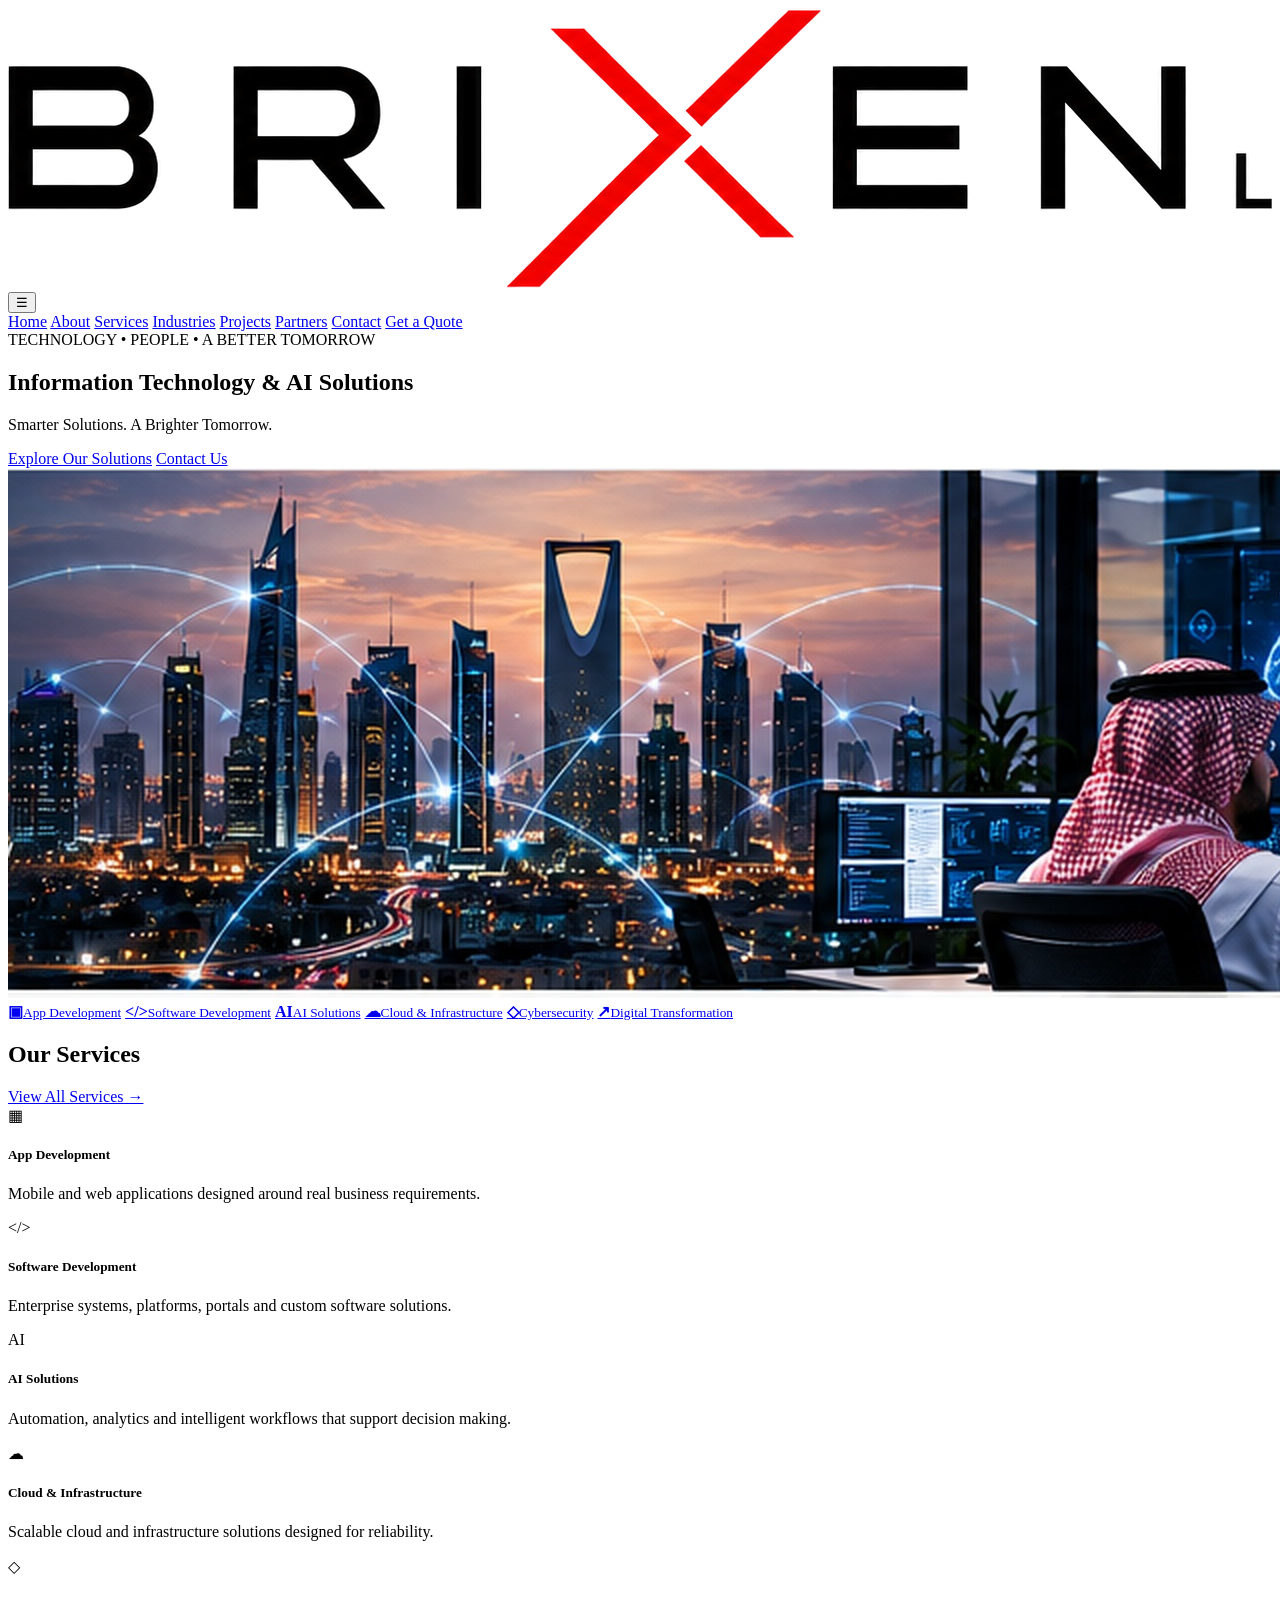
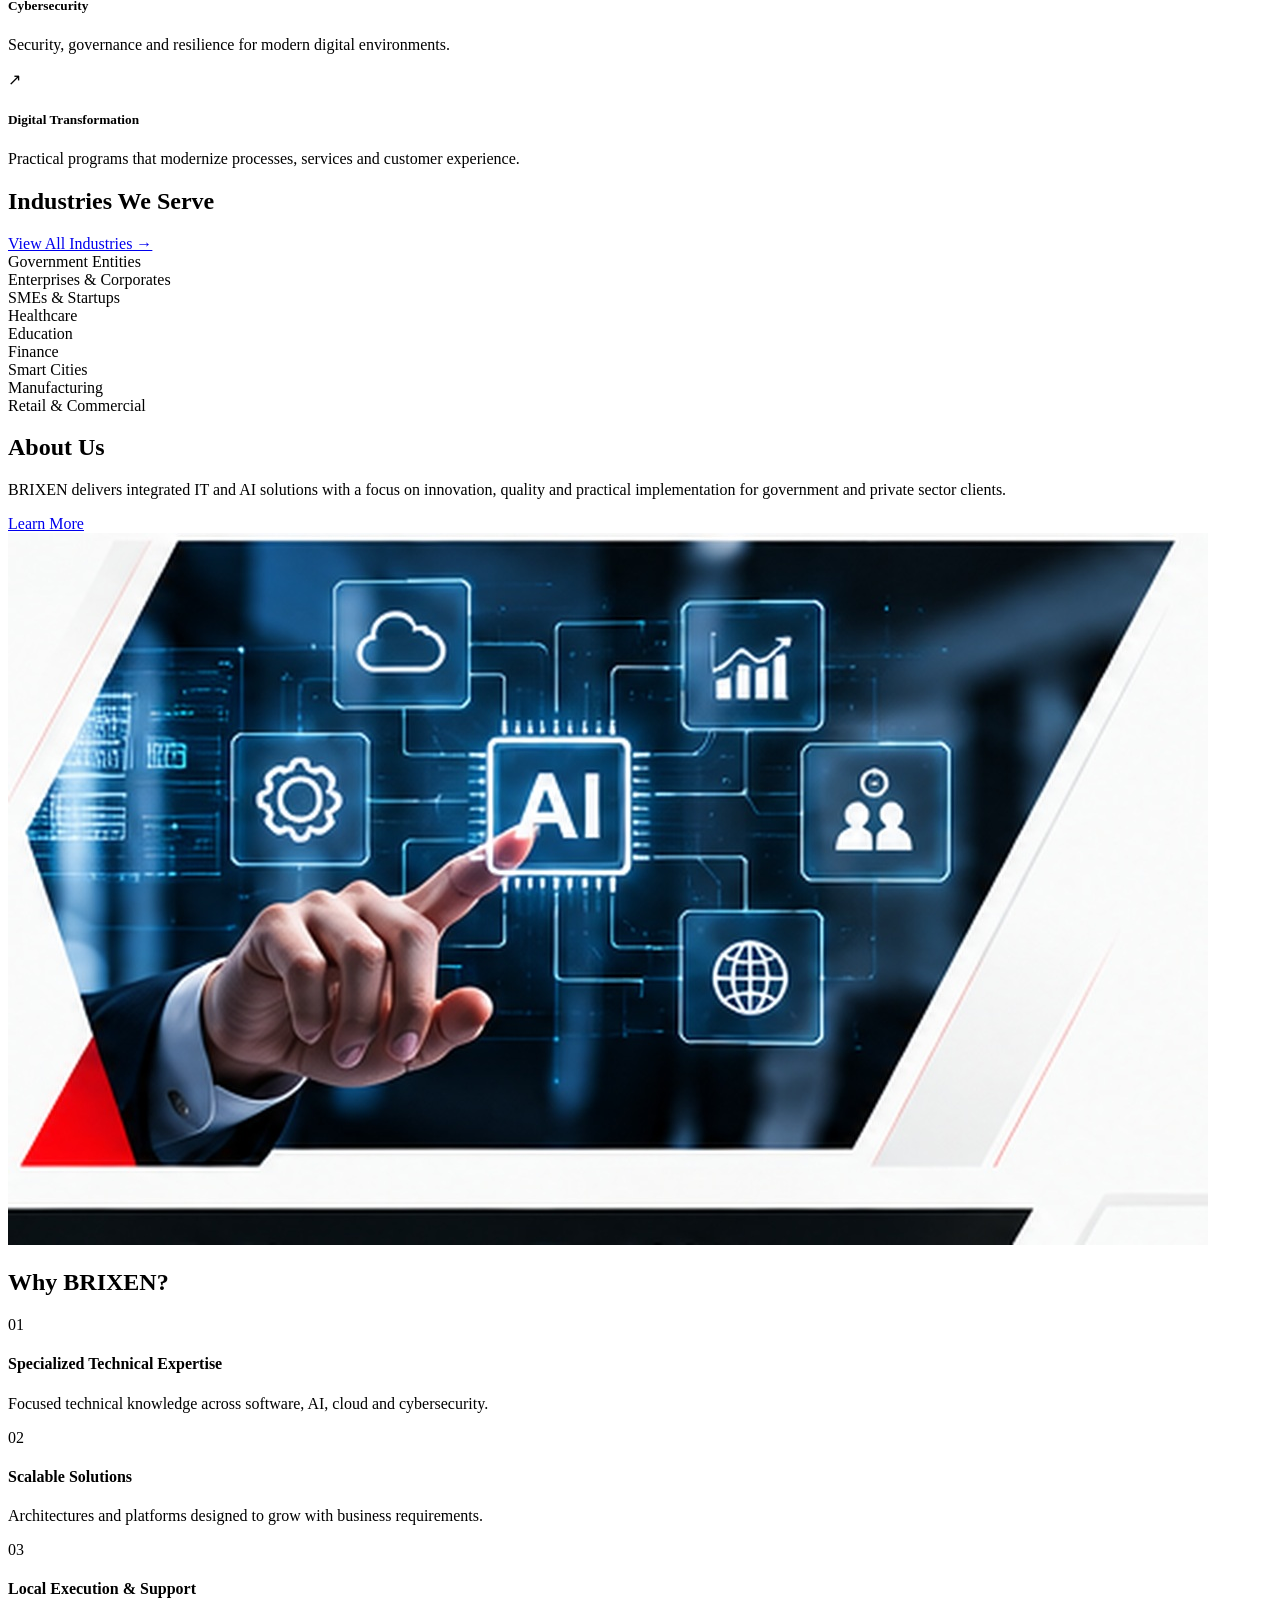
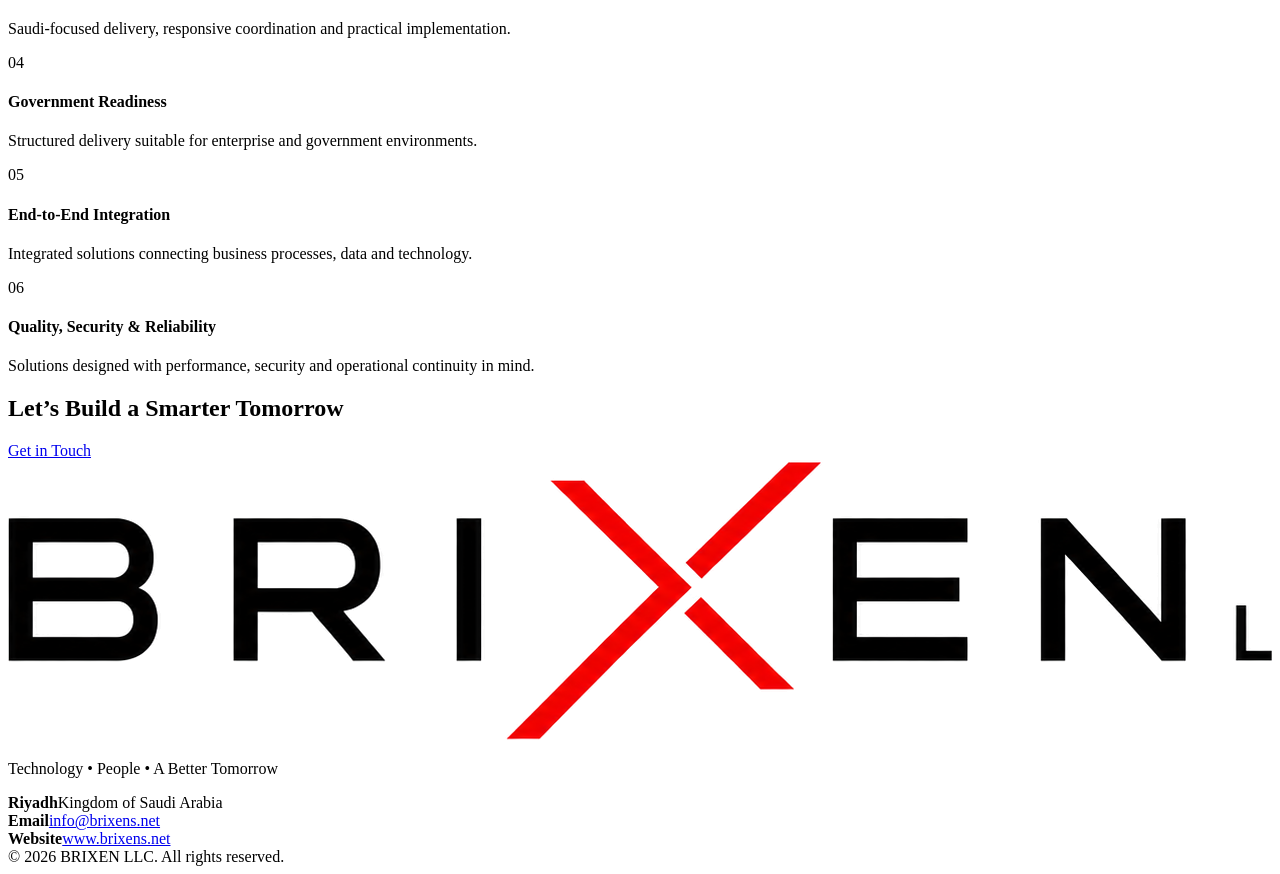
==== commit 07eacc4d: "Add files via upload" ====
--- a/index.html
+++ b/index.html
@@ -32,9 +32,9 @@
   <div class="container hero-grid">
     <div class="hero-copy">
       <span class="kicker">TECHNOLOGY • PEOPLE • A BETTER TOMORROW</span>
-      <h1 dir="rtl">حلول تقنية المعلومات<br>والذكاء الاصطناعي</h1>
+      
       <h2>Information Technology & AI Solutions</h2>
-      <p dir="rtl">نبتكر اليوم حلولاً أذكى لبناء مستقبل أفضل.</p>
+      
       <p>Smarter Solutions. A Brighter Tomorrow.</p>
       <div class="actions">
         <a class="primary-btn" href="services.html">Explore Our Solutions</a>
@@ -49,35 +49,35 @@
 
 <section class="service-strip">
   <div class="container service-strip-grid">
-    <a href="services.html#apps"><b>▣</b><span dir="rtl">تطوير التطبيقات</span><small>App Development</small></a>
-    <a href="services.html#software"><b>&lt;/&gt;</b><span dir="rtl">تطوير البرمجيات</span><small>Software Development</small></a>
-    <a href="services.html#ai"><b>AI</b><span dir="rtl">حلول الذكاء الاصطناعي</span><small>AI Solutions</small></a>
-    <a href="services.html#cloud"><b>☁</b><span dir="rtl">البنية السحابية</span><small>Cloud & Infrastructure</small></a>
-    <a href="services.html#security"><b>◇</b><span dir="rtl">الأمن السيبراني</span><small>Cybersecurity</small></a>
-    <a href="services.html#digital"><b>↗</b><span dir="rtl">التحول الرقمي</span><small>Digital Transformation</small></a>
+    <a href="services.html#apps"><b>▣</b><small>App Development</small></a>
+    <a href="services.html#software"><b>&lt;/&gt;</b><small>Software Development</small></a>
+    <a href="services.html#ai"><b>AI</b><small>AI Solutions</small></a>
+    <a href="services.html#cloud"><b>☁</b><small>Cloud & Infrastructure</small></a>
+    <a href="services.html#security"><b>◇</b><small>Cybersecurity</small></a>
+    <a href="services.html#digital"><b>↗</b><small>Digital Transformation</small></a>
   </div>
 </section>
 
 <section class="section white">
   <div class="container">
     <div class="heading">
-      <div><h3 dir="rtl">خدماتنا</h3><h2>Our Services</h2></div>
+      <div><h2>Our Services</h2></div>
       <a href="services.html">View All Services →</a>
     </div>
     <div class="cards six">
-      <article class="card"><div class="icon">▦</div><h4 dir="rtl">تطوير التطبيقات</h4><h5>App Development</h5><p>Mobile and web applications designed around real business requirements.</p></article>
-      <article class="card"><div class="icon">&lt;/&gt;</div><h4 dir="rtl">تطوير البرمجيات</h4><h5>Software Development</h5><p>Enterprise systems, platforms, portals and custom software solutions.</p></article>
-      <article class="card"><div class="icon">AI</div><h4 dir="rtl">حلول الذكاء الاصطناعي</h4><h5>AI Solutions</h5><p>Automation, analytics and intelligent workflows that support decision making.</p></article>
-      <article class="card"><div class="icon">☁</div><h4 dir="rtl">البنية السحابية والتقنية</h4><h5>Cloud & Infrastructure</h5><p>Scalable cloud and infrastructure solutions designed for reliability.</p></article>
-      <article class="card"><div class="icon">◇</div><h4 dir="rtl">الأمن السيبراني</h4><h5>Cybersecurity</h5><p>Security, governance and resilience for modern digital environments.</p></article>
-      <article class="card"><div class="icon">↗</div><h4 dir="rtl">التحول الرقمي</h4><h5>Digital Transformation</h5><p>Practical programs that modernize processes, services and customer experience.</p></article>
+      <article class="card"><div class="icon">▦</div><h5>App Development</h5><p>Mobile and web applications designed around real business requirements.</p></article>
+      <article class="card"><div class="icon">&lt;/&gt;</div><h5>Software Development</h5><p>Enterprise systems, platforms, portals and custom software solutions.</p></article>
+      <article class="card"><div class="icon">AI</div><h5>AI Solutions</h5><p>Automation, analytics and intelligent workflows that support decision making.</p></article>
+      <article class="card"><div class="icon">☁</div><h5>Cloud & Infrastructure</h5><p>Scalable cloud and infrastructure solutions designed for reliability.</p></article>
+      <article class="card"><div class="icon">◇</div><h5>Cybersecurity</h5><p>Security, governance and resilience for modern digital environments.</p></article>
+      <article class="card"><div class="icon">↗</div><h5>Digital Transformation</h5><p>Practical programs that modernize processes, services and customer experience.</p></article>
     </div>
   </div>
 </section>
 
 <section class="section light">
   <div class="container">
-    <div class="heading"><div><h3 dir="rtl">القطاعات التي نخدمها</h3><h2>Industries We Serve</h2></div><a href="industries.html">View All Industries →</a></div>
+    <div class="heading"><div><h2>Industries We Serve</h2></div><a href="industries.html">View All Industries →</a></div>
     <div class="industry-grid">
       <div>Government Entities</div><div>Enterprises & Corporates</div><div>SMEs & Startups</div><div>Healthcare</div>
       <div>Education</div><div>Finance</div><div>Smart Cities</div><div>Manufacturing</div><div>Retail & Commercial</div>
@@ -89,8 +89,8 @@
   <div class="container about-grid">
     <div class="about-copy">
       <span class="red-line"></span>
-      <h3 dir="rtl">من نحن</h3><h2>About Us</h2>
-      <p dir="rtl">بريكسن شركة سعودية تقدم حلولاً متكاملة في تقنية المعلومات والذكاء الاصطناعي، مع التركيز على تطوير التطبيقات والبرمجيات والبنية التحتية الرقمية والأمن السيبراني والتحول الرقمي.</p>
+      <h2>About Us</h2>
+      
       <p>BRIXEN delivers integrated IT and AI solutions with a focus on innovation, quality and practical implementation for government and private sector clients.</p>
       <a class="primary-btn small" href="about.html">Learn More</a>
     </div>
@@ -100,7 +100,7 @@
 
 <section class="section light">
   <div class="container">
-    <div class="heading"><div><h3 dir="rtl">لماذا بريكسن؟</h3><h2>Why BRIXEN?</h2></div></div>
+    <div class="heading"><div><h2>Why BRIXEN?</h2></div></div>
     <div class="cards three">
       <article class="feature"><span>01</span><h4>Specialized Technical Expertise</h4><p>Focused technical knowledge across software, AI, cloud and cybersecurity.</p></article>
       <article class="feature"><span>02</span><h4>Scalable Solutions</h4><p>Architectures and platforms designed to grow with business requirements.</p></article>
@@ -114,7 +114,7 @@
 
 <section class="cta">
   <div class="container cta-grid">
-    <div><h2>Let’s Build a Smarter Tomorrow</h2><p dir="rtl">معًا.. نبني مستقبلاً أكثر ذكاءً</p></div>
+    <div><h2>Let’s Build a Smarter Tomorrow</h2></div>
     <a class="primary-btn" href="contact.html">Get in Touch</a>
   </div>
 </section>
